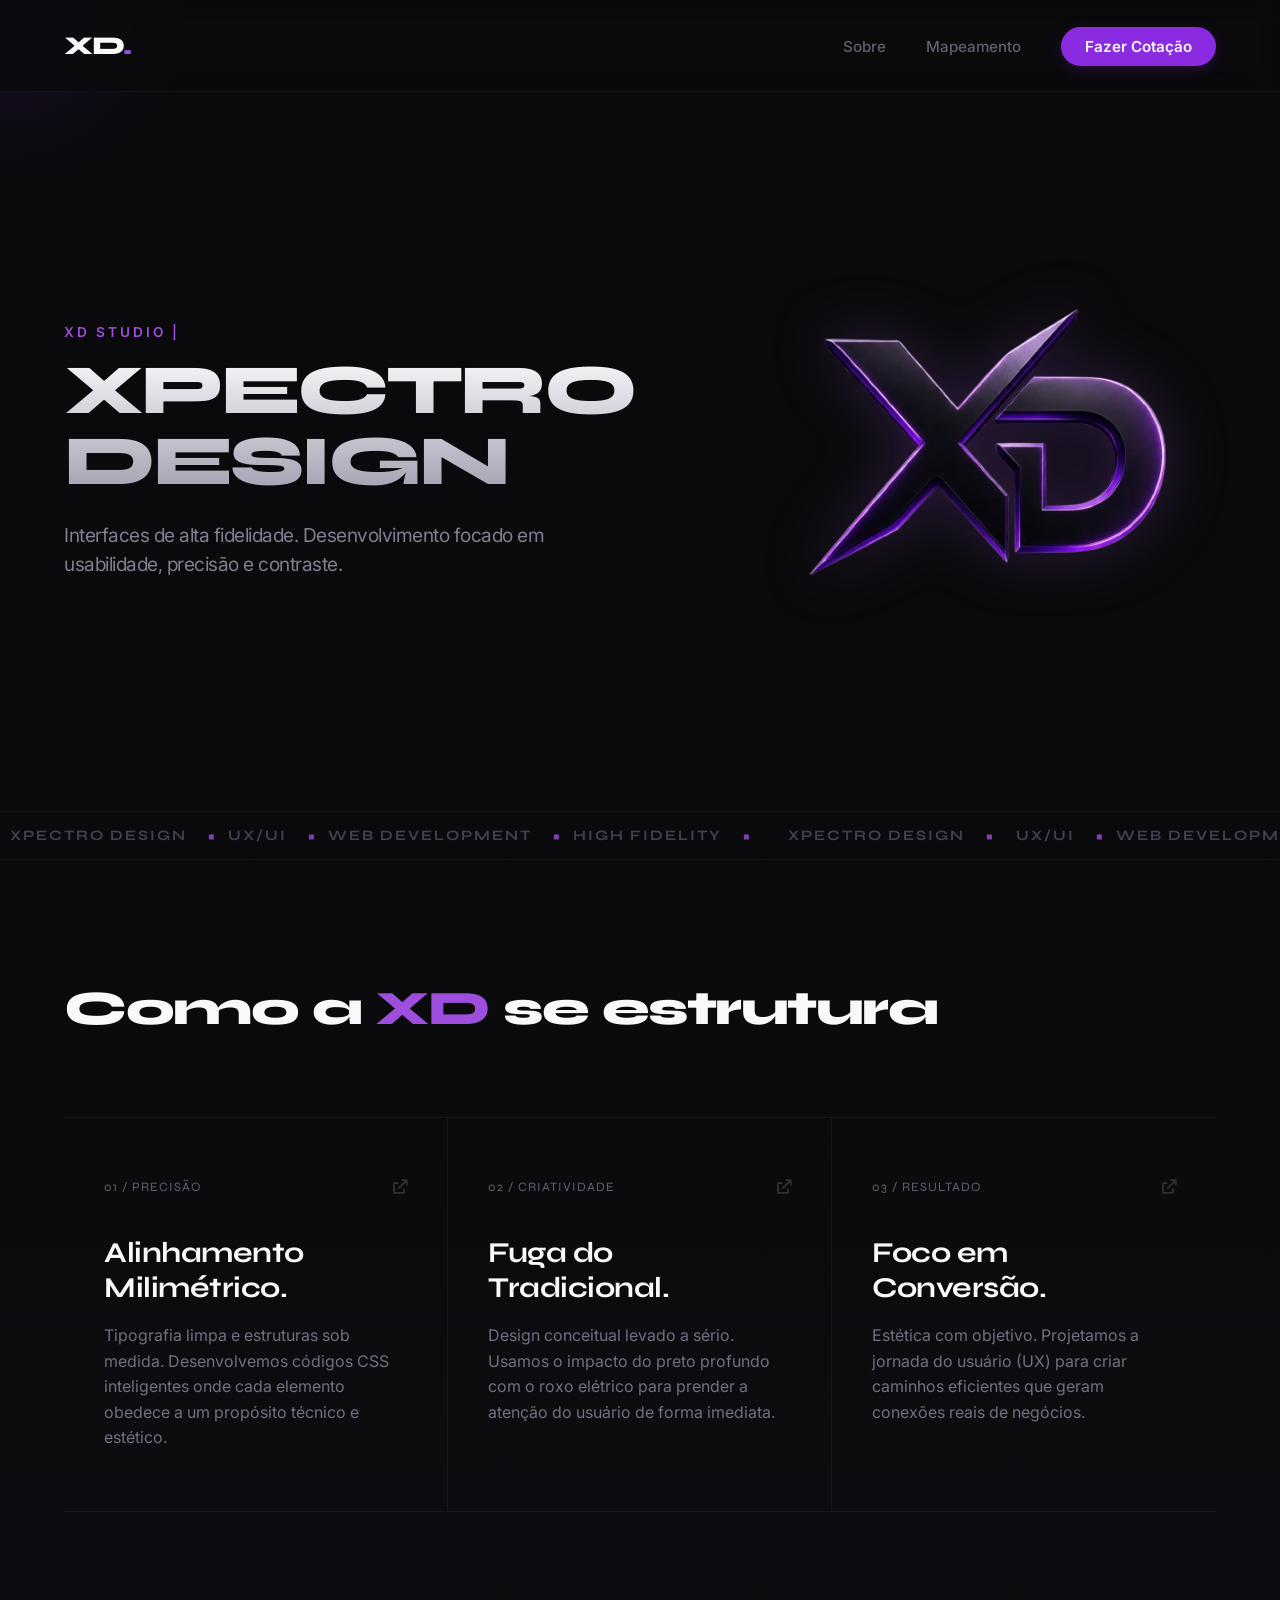
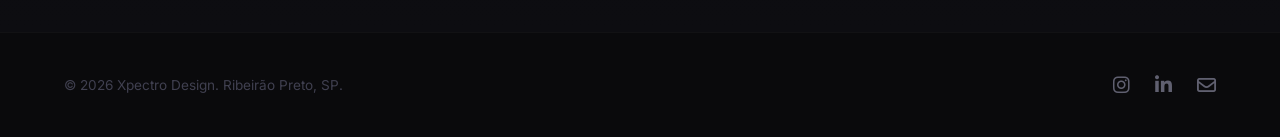
==== index.html @ 8b8b7bd1 "Refactor index.html and update email link Fixed HTML structure and corrected footer email link." ====
<!DOCTYPE html>
<html lang="pt-BR">
<head>
    <meta charset="UTF-8">
    <meta name="viewport" content="width=device-width, initial-scale=1.0">
    <title>Xpectro Design | XD Studio</title>
    <link rel="preconnect" href="https://fonts.googleapis.com">
    <link rel="icon" type="image/png" href="assets/images/xdicon.png">
    <link rel="preconnect" href="https://fonts.gstatic.com" crossorigin>
    <link href="https://fonts.googleapis.com/css2?family=Inter:wght@400;500&family=Syne:wght@700;800&display=swap" rel="stylesheet">
    <link rel="stylesheet" href="https://cdnjs.cloudflare.com/ajax/libs/font-awesome/6.0.0/css/all.min.css">
    <link rel="stylesheet" type="text/css" href="assets/css/style.css">
</head>
<body>
    <div id="bg-glow"></div>
    <header>
        <a href="#" class="logo">XD<span>.</span></a>
        <nav>
            <ul>
                <li><a href="#sobre">Sobre</a></li>
                <li><a href="#trabalho">Mapeamento</a></li>
                <li><a href="cotacao.html" class="btn-nav">Fazer Cotação</a></li>
            </ul>
        </nav>
    </header>

    <main>
        <section id="sobre" class="hero-xd">
            <div class="minimal-intro">
                <span class="tag-estudio">XD Studio | </span>
                <h1>XPECTRO DESIGN</h1>
                <p class="minimal-sub">Interfaces de alta fidelidade. Desenvolvimento focado em usabilidade, precisão e contraste.</p>
            </div>
            
            <div class="hero-graphic">
                <img src="media/unnamed.png" alt="Espectro de Luz Abstrato" class="flying-prism">
            </div>
        </section>

        <div class="marquee-container">
            <div class="marquee-content">
                <h2>Xpectro Design <span>•</span> UX/UI <span>•</span> Web Development <span>•</span> High Fidelity <span>•</span>&nbsp;</h2>
                <h2>Xpectro Design <span>•</span>&nbsp; UX/UI <span>•</span> Web Development <span>•</span> High Fidelity <span>•</span>&nbsp;</h2>
            </div>
        </div>

        <section id="trabalho" class="section-default-dark">
            <h2 class="section-title">Como a <span>XD</span> se estrutura</h2>
            
            <div class="pilares-grid">
                <div class="pilar-card">
                    <div class="pilar-header">
                        <span class="pilar-number">01 / PRECISÃO</span>
                        <span class="pilar-arrow"><i class="fas fa-arrow-up-right-from-square"></i></span>
                    </div>
                    <h3>Alinhamento Milimétrico.</h3>
                    <p>Tipografia limpa e estruturas sob medida. Desenvolvemos códigos CSS inteligentes onde cada elemento obedece a um propósito técnico e estético.</p>
                </div>

                <div class="pilar-card">
                    <div class="pilar-header">
                        <span class="pilar-number">02 / CRIATIVIDADE</span>
                        <span class="pilar-arrow"><i class="fas fa-arrow-up-right-from-square"></i></span>
                    </div>
                    <h3>Fuga do Tradicional.</h3>
                    <p>Design conceitual levado a sério. Usamos o impacto do preto profundo com o roxo elétrico para prender a atenção do usuário de forma imediata.</p>
                </div>

                <div class="pilar-card">
                    <div class="pilar-header">
                        <span class="pilar-number">03 / RESULTADO</span>
                        <span class="pilar-arrow"><i class="fas fa-arrow-up-right-from-square"></i></span>
                    </div>
                    <h3>Foco em Conversão.</h3>
                    <p>Estética com objetivo. Projetamos a jornada do usuário (UX) para criar caminhos eficientes que geram conexões reais de negócios.</p>
                </div>
            </div>
        </section>
    </main>

    <footer>
        <div class="footer-container">
            <div class="footer-info">
                <p>&copy; 2026 Xpectro Design. Ribeirão Preto, SP.</p>
            </div>
            <div class="footer-socials">
                <a href="#" target="_blank"><i class="fab fa-instagram"></i></a>
                <a href="#" target="_blank"><i class="fab fa-linkedin-in"></i></a>
                <a href="mailto:designxpectro@gmail.com"><i class="far fa-envelope"></i></a>
            </div>
        </div>
    </footer>
    <script scr="assets/js/script.js"></script>
</body>
</html>
---- assets/css/style.css ----
/* CONFIGURAÇÕES GERAIS */
        * {
            margin: 0;
            padding: 0;
            box-sizing: border-box;
        }

        body {
            background-color: #0A0A0C;
            color: #F8F9FA;
            font-family: 'Inter', sans-serif;
            overflow-x: hidden;
        }

        /* LUZ ROXA DE FUNDO VIA MOUSE */
        #bg-glow {
            position: fixed;
            top: 0;
            left: 0;
            width: 100vw;
            height: 100vh;
            pointer-events: none;
            background: radial-gradient(circle 250px at var(--mouse-x, 0px) var(--mouse-y, 0px), rgba(138, 43, 226, 0.12), transparent 80%);
            z-index: 1;
        }

        /* NAVBAR */
        header {
            display: flex;
            justify-content: space-between;
            align-items: center;
            padding: 30px 5%;
            background-color: rgba(10, 10, 12, 0.8);
            border-bottom: 1px solid rgba(255, 255, 255, 0.03);
            backdrop-filter: blur(12px);
            position: sticky;
            top: 0;
            z-index: 100;
        }

        .logo {
            font-family: 'Syne', sans-serif;
            font-size: 1.6rem;
            font-weight: 800;
            color: #F8F9FA;
            text-decoration: none;
            letter-spacing: -1px;
        }

        .logo span { color: #9D4EDD; }

        nav ul {
            display: flex;
            list-style: none;
            gap: 40px;
            align-items: center;
        }

        nav a {
            text-decoration: none;
            color: #606070;
            font-weight: 500;
            font-size: 0.95rem;
            transition: all 0.3s ease;
        }

        nav a:hover { color: #F8F9FA; }

        nav a.btn-nav {
            background: #8A2BE2;
            padding: 10px 24px;
            border-radius: 50px;
            color: #F8F9FA;
            font-weight: 600;
            box-shadow: 0 4px 15px rgba(138, 43, 226, 0.2);
        }

        nav a.btn-nav:hover {
            background: #9D4EDD;
            transform: scale(1.02);
        }

        main { position: relative; z-index: 2; }

        /* SEÇÃO HERO - DOIS LADOS */
        .hero-xd {
            min-height: 80vh;
            display: flex;
            align-items: center;
            justify-content: space-between;
            padding: 0 5%;
            border-bottom: 1px solid rgba(255, 255, 255, 0.03);
            gap: 40px;
        }

        .minimal-intro {
            max-width: 55%;
        }

        .tag-estudio {
            color: #9D4EDD;
            font-weight: 600;
            font-size: 0.85rem;
            text-transform: uppercase;
            letter-spacing: 3px;
            margin-bottom: 15px;
            display: block;
        }

        .hero-xd h1 {
            font-family: 'Syne', sans-serif;
            font-size: clamp(2.5rem, 5.5vw, 5rem);
            font-weight: 800;
            line-height: 1.0;
            letter-spacing: -3px;
            margin-bottom: 25px;
            background: linear-gradient(180deg, #F8F9FA 0%, #A0A0B0 100%);
            -webkit-background-clip: text;
            -webkit-text-fill-color: transparent;
        }

        .minimal-sub {
            color: #808090;
            font-size: clamp(1rem, 1.5vw, 1.25rem);
            line-height: 1.5;
            max-width: 550px;
            letter-spacing: -0.5px;
        }

        .hero-graphic {
            max-width: 40%;
            display: flex;
            justify-content: center;
            align-items: center;
        }

        .flying-prism {
            width: 100%;
            max-width: 450px;
            height: auto;
            filter: drop-shadow(0 0 30px rgba(157, 78, 221, 0.25));
            animation: float 6s ease-in-out infinite;
        }

        @keyframes float {
            0%, 100% { transform: translateY(0px); }
            50% { transform: translateY(-15px); }
        }

        /* MARQUEE REFINADO (MAIS FINO E DISCRETO) */
        .marquee-container {
            background-color: #0A0A0C;
            border-bottom: 1px solid rgba(255, 255, 255, 0.03);
            padding: 12px 0;
            overflow: hidden;
            display: flex;
            white-space: nowrap;
        }

        .marquee-content {
            display: flex;
            animation: marquee 30s linear infinite;
        }

        .marquee-content h2 {
            font-family: 'Syne', sans-serif;
            font-size: 0.9rem;
            font-weight: 700;
            color: #404050;
            text-transform: uppercase;
            letter-spacing: 2px;
            padding: 0 10px;
            display: flex;
            align-items: center;
        }

        .marquee-content h2 span {
            color: #9D4EDD;
            margin-left: 20px;
            margin-right: 10px;
            opacity: 0.8;
            font-size: 1.2rem;
        }

        @keyframes marquee {
            0% { transform: translateX(0%); }
            100% { transform: translateX(-50%); }
        }

        /* MAPEAMENTO PREMIUM COM CARA DE AGÊNCIA DE ELITE */
        .section-default-dark {
            padding: 120px 5%;
            background: linear-gradient(180deg, #0A0A0C 0%, #0D0D11 100%);
        }

        .section-title {
            font-family: 'Syne', sans-serif;
            font-size: clamp(2rem, 4vw, 3rem);
            font-weight: 800;
            letter-spacing: -1.5px;
            margin-bottom: 80px;
        }

        .section-title span { color: #9D4EDD; }

        .pilares-grid {
            display: grid;
            grid-template-columns: repeat(auto-fit, minmax(300px, 1fr));
            border-top: 1px solid rgba(255, 255, 255, 0.05);
        }

        .pilar-card {
            border-bottom: 1px solid rgba(255, 255, 255, 0.05);
            border-right: 1px solid rgba(255, 255, 255, 0.05);
            padding: 60px 40px;
            background-color: transparent;
            transition: all 0.5s cubic-bezier(0.16, 1, 0.3, 1);
            position: relative;
            cursor: pointer;
        }

        .pilares-grid :nth-child(3) { border-right: none; }

        .pilar-header {
            display: flex;
            justify-content: space-between;
            align-items: center;
            margin-bottom: 40px;
        }

        .pilar-number {
            font-family: 'Syne', sans-serif;
            font-size: 0.8rem;
            color: #606070;
            letter-spacing: 1px;
            transition: color 0.3s ease;
        }

        .pilar-arrow {
            color: rgba(255, 255, 255, 0.15);
            font-size: 0.9rem;
            transition: all 0.4s cubic-bezier(0.16, 1, 0.3, 1);
        }

        .pilar-card h3 {
            font-family: 'Syne', sans-serif;
            font-size: 1.8rem;
            font-weight: 700;
            margin-bottom: 18px;
            letter-spacing: -0.5px;
            color: #F8F9FA;
        }

        .pilar-card p {
            color: #707080;
            font-size: 1rem;
            line-height: 1.6;
            transition: color 0.3s ease;
        }

        /* INTERAÇÃO BRUTALISTA NO HOVER DO GRID */
        .pilar-card:hover {
            background-color: #12121A;
            box-shadow: inset 0 0 30px rgba(138, 43, 226, 0.05);
        }

        .pilar-card:hover .pilar-number {
            color: #9D4EDD;
        }

        .pilar-card:hover .pilar-arrow {
            color: #9D4EDD;
            transform: translate(3px, -3px) scale(1.1);
        }

        .pilar-card:hover p {
            color: #A0A0B0;
        }

        /* FOOTER */
        footer {
            background-color: #0A0A0C;
            border-top: 1px solid rgba(255, 255, 255, 0.03);
            padding: 40px 5%;
        }

        .footer-container {
            display: flex;
            justify-content: space-between;
            align-items: center;
            flex-wrap: wrap;
            gap: 20px;
        }

        .footer-info { color: #404050; font-size: 0.85rem; }

        .footer-socials { display: flex; gap: 25px; }
        .footer-socials a {
            color: #606070;
            font-size: 1.2rem;
            transition: all 0.3s ease;
        }
        .footer-socials a:hover {
            color: #9D4EDD;
            transform: translateY(-2px);
        }

        /* RESPONSIVIDADE */
        @media (max-width: 900px) {
            .hero-xd {
                flex-direction: column;
                justify-content: center;
                text-align: center;
                padding-top: 60px;
                padding-bottom: 60px;
            }
            .minimal-intro { max-width: 100%; }
            .minimal-sub { margin: 0 auto; }
            .hero-graphic { max-width: 70%; }
            .pilar-card { border-right: none !important; }
        }
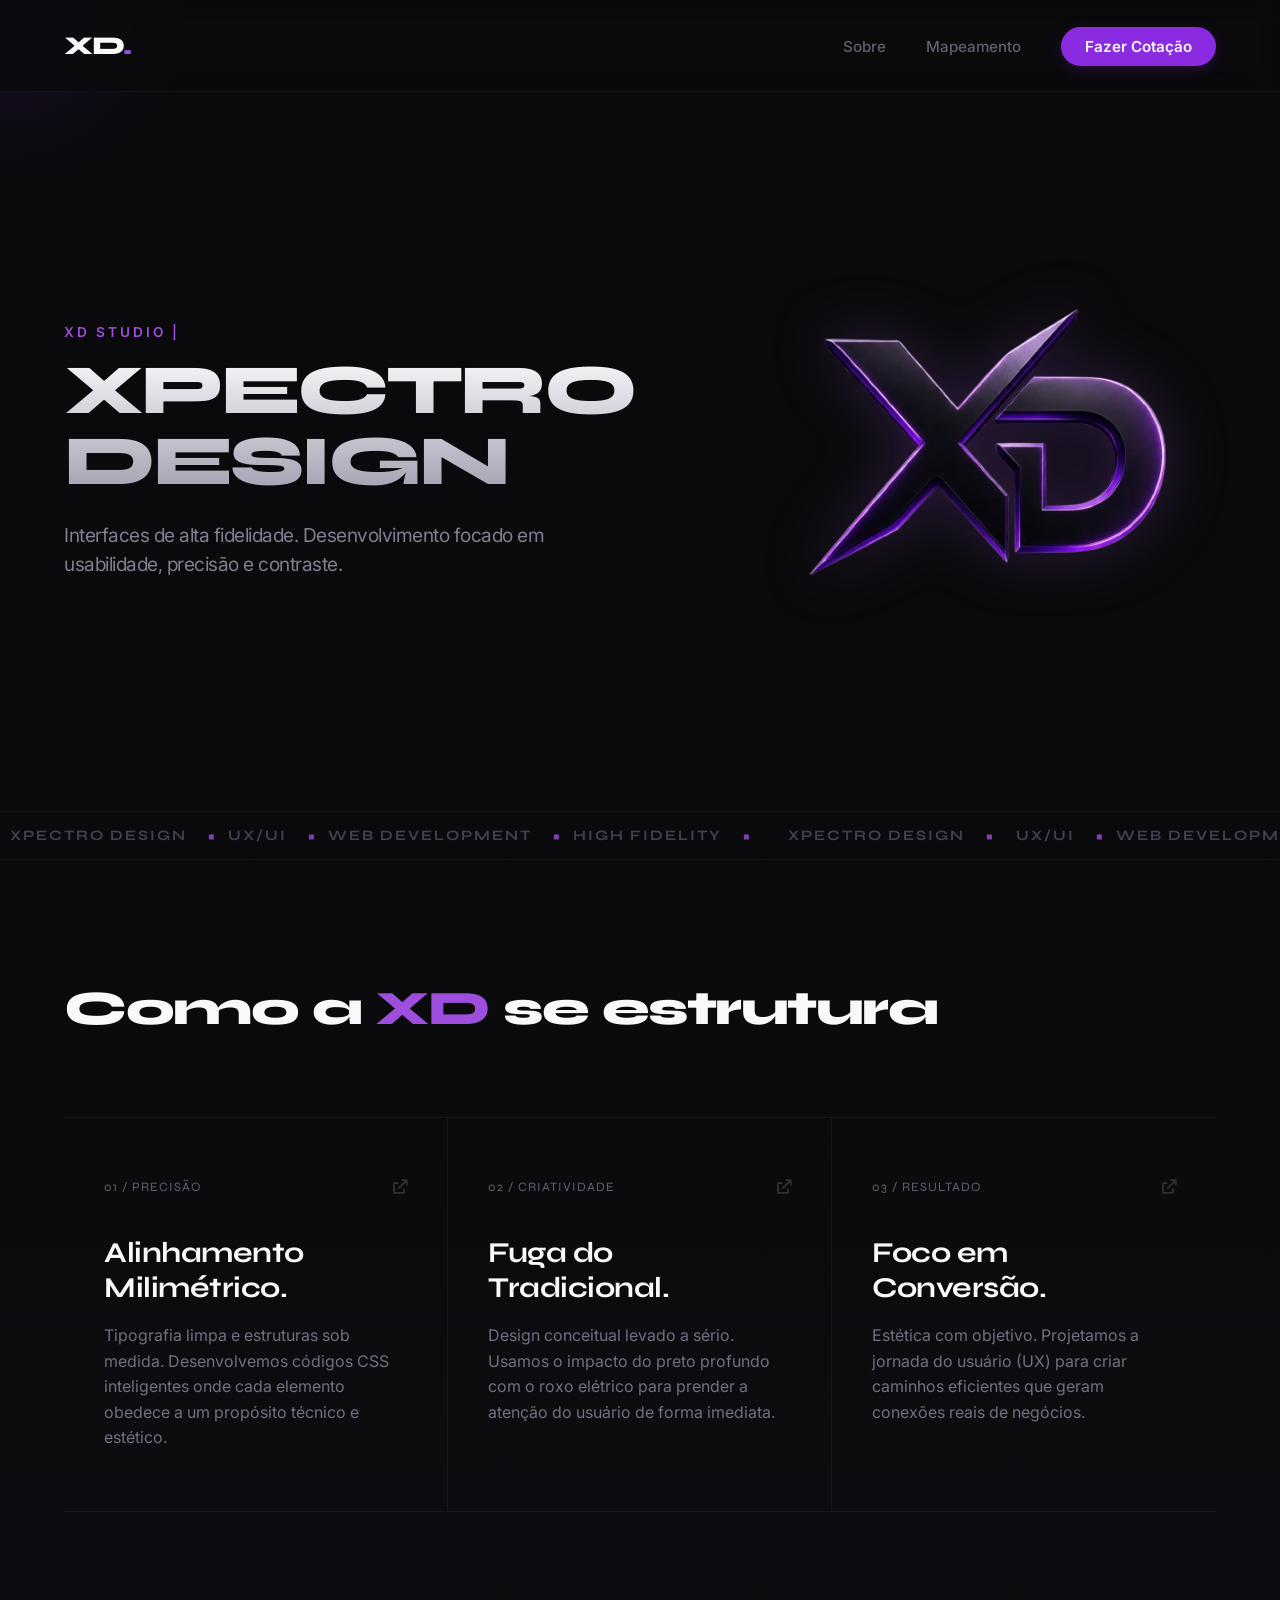
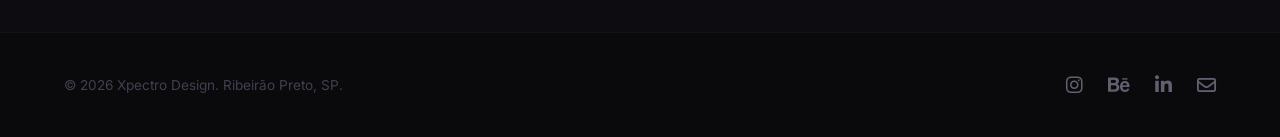
==== commit 67de0542: "Fix footer links and script tag in index.html Updated footer social links and corrected script tag." ====
--- a/index.html
+++ b/index.html
@@ -5,7 +5,6 @@
     <meta name="viewport" content="width=device-width, initial-scale=1.0">
     <title>Xpectro Design | XD Studio</title>
     <link rel="preconnect" href="https://fonts.googleapis.com">
-    <link rel="icon" type="image/png" href="assets/images/xdicon.png">
     <link rel="preconnect" href="https://fonts.gstatic.com" crossorigin>
     <link href="https://fonts.googleapis.com/css2?family=Inter:wght@400;500&family=Syne:wght@700;800&display=swap" rel="stylesheet">
     <link rel="stylesheet" href="https://cdnjs.cloudflare.com/ajax/libs/font-awesome/6.0.0/css/all.min.css">
@@ -77,7 +76,6 @@
             </div>
         </section>
     </main>
-
     <footer>
         <div class="footer-container">
             <div class="footer-info">
@@ -85,11 +83,12 @@
             </div>
             <div class="footer-socials">
                 <a href="#" target="_blank"><i class="fab fa-instagram"></i></a>
+                <a href="#" target="_blank"><i class="fab fa-behance"></i></a>
                 <a href="#" target="_blank"><i class="fab fa-linkedin-in"></i></a>
-                <a href="mailto:designxpectro@gmail.com"><i class="far fa-envelope"></i></a>
+                <a href="mailto:contato@xpectrodesign.com"><i class="far fa-envelope"></i></a>
             </div>
         </div>
     </footer>
-    <script scr="assets/js/script.js"></script>
+    <script src="assets/js/script.js"></script>
 </body>
 </html>
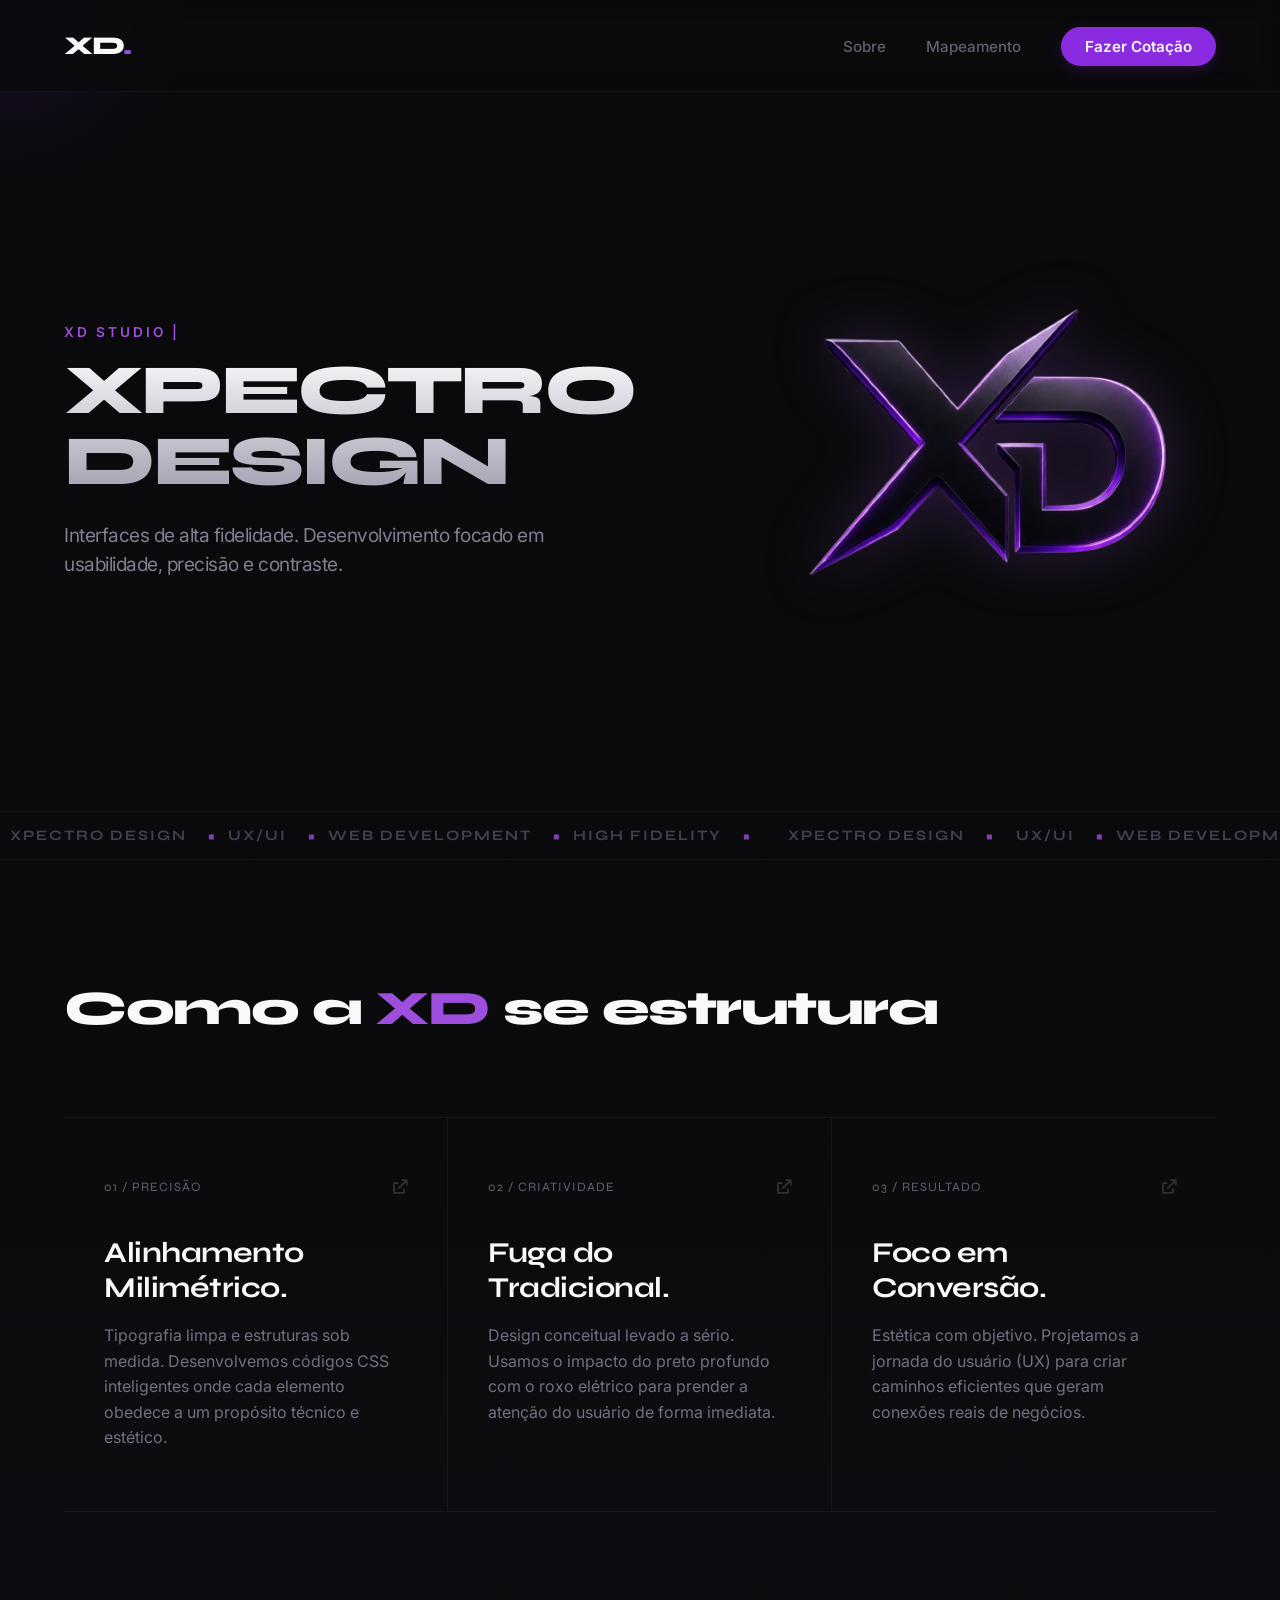
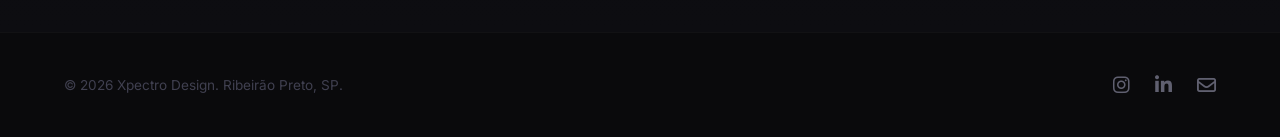
==== commit 574bb36f: "Update index.html" ====
--- a/index.html
+++ b/index.html
@@ -4,6 +4,7 @@
     <meta charset="UTF-8">
     <meta name="viewport" content="width=device-width, initial-scale=1.0">
     <title>Xpectro Design | XD Studio</title>
+    <link rel="icon" type="image/png" href="assets/images/xdicon.png">
     <link rel="preconnect" href="https://fonts.googleapis.com">
     <link rel="preconnect" href="https://fonts.gstatic.com" crossorigin>
     <link href="https://fonts.googleapis.com/css2?family=Inter:wght@400;500&family=Syne:wght@700;800&display=swap" rel="stylesheet">
@@ -83,7 +84,6 @@
             </div>
             <div class="footer-socials">
                 <a href="#" target="_blank"><i class="fab fa-instagram"></i></a>
-                <a href="#" target="_blank"><i class="fab fa-behance"></i></a>
                 <a href="#" target="_blank"><i class="fab fa-linkedin-in"></i></a>
                 <a href="mailto:contato@xpectrodesign.com"><i class="far fa-envelope"></i></a>
             </div>
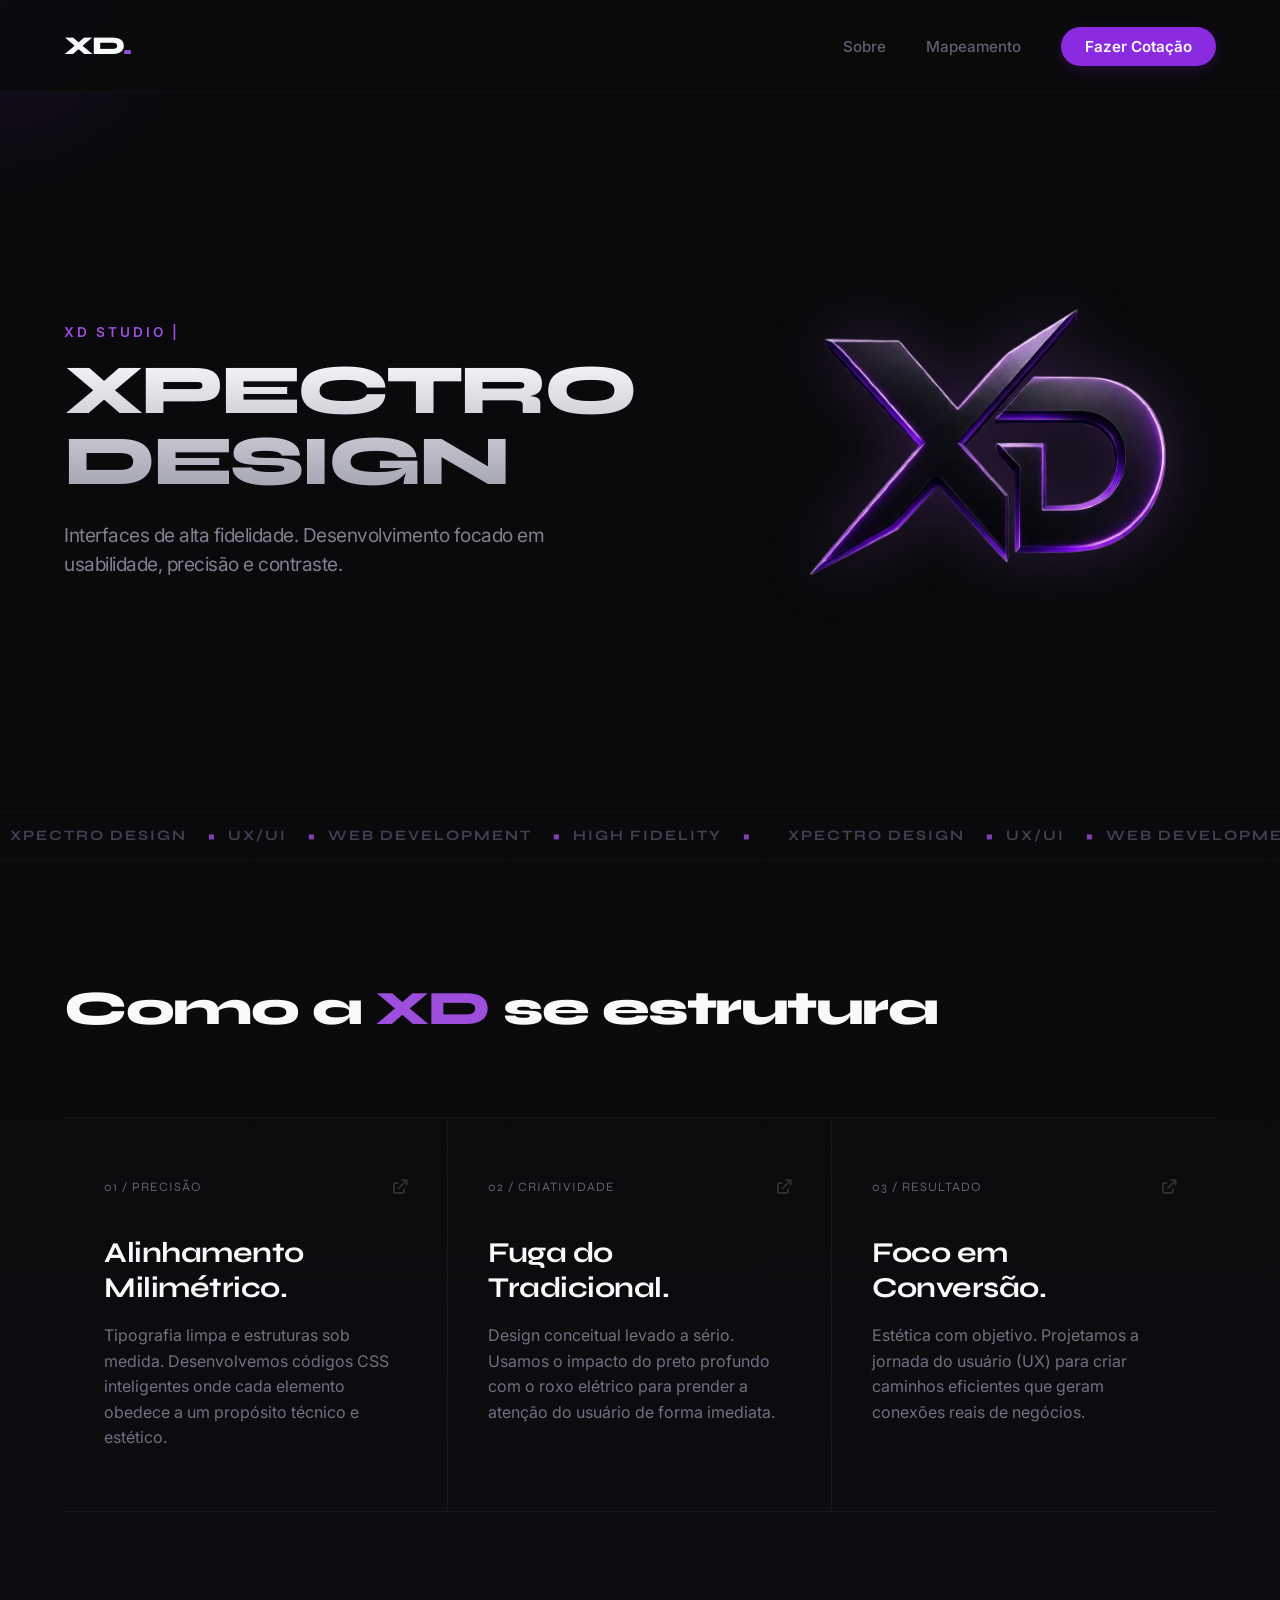
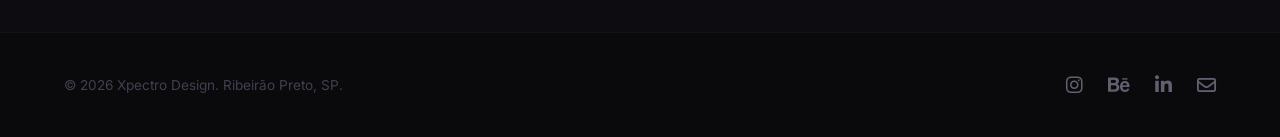
==== commit 53be4dfe: "Enhance index.html with custom cursor and social links Added custom cursor and updated social media " ====
--- a/index.html
+++ b/index.html
@@ -13,13 +13,15 @@
 </head>
 <body>
     <div id="bg-glow"></div>
+    <div id="custom-cursor"></div>
+
     <header>
         <a href="#" class="logo">XD<span>.</span></a>
         <nav>
             <ul>
                 <li><a href="#sobre">Sobre</a></li>
                 <li><a href="#trabalho">Mapeamento</a></li>
-                <li><a href="cotacao.html" class="btn-nav">Fazer Cotação</a></li>
+                <li><a href="cotacao.html" class="btn-nav btn-magnetic">Fazer Cotação</a></li>
             </ul>
         </nav>
     </header>
@@ -40,7 +42,7 @@
         <div class="marquee-container">
             <div class="marquee-content">
                 <h2>Xpectro Design <span>•</span> UX/UI <span>•</span> Web Development <span>•</span> High Fidelity <span>•</span>&nbsp;</h2>
-                <h2>Xpectro Design <span>•</span>&nbsp; UX/UI <span>•</span> Web Development <span>•</span> High Fidelity <span>•</span>&nbsp;</h2>
+                <h2>Xpectro Design <span>•</span> UX/UI <span>•</span> Web Development <span>•</span> High Fidelity <span>•</span>&nbsp;</h2>
             </div>
         </div>
 
@@ -77,6 +79,7 @@
             </div>
         </section>
     </main>
+
     <footer>
         <div class="footer-container">
             <div class="footer-info">
@@ -84,11 +87,13 @@
             </div>
             <div class="footer-socials">
                 <a href="#" target="_blank"><i class="fab fa-instagram"></i></a>
+                <a href="#" target="_blank"><i class="fab fa-behance"></i></a>
                 <a href="#" target="_blank"><i class="fab fa-linkedin-in"></i></a>
                 <a href="mailto:contato@xpectrodesign.com"><i class="far fa-envelope"></i></a>
             </div>
         </div>
     </footer>
+
     <script src="assets/js/script.js"></script>
 </body>
 </html>
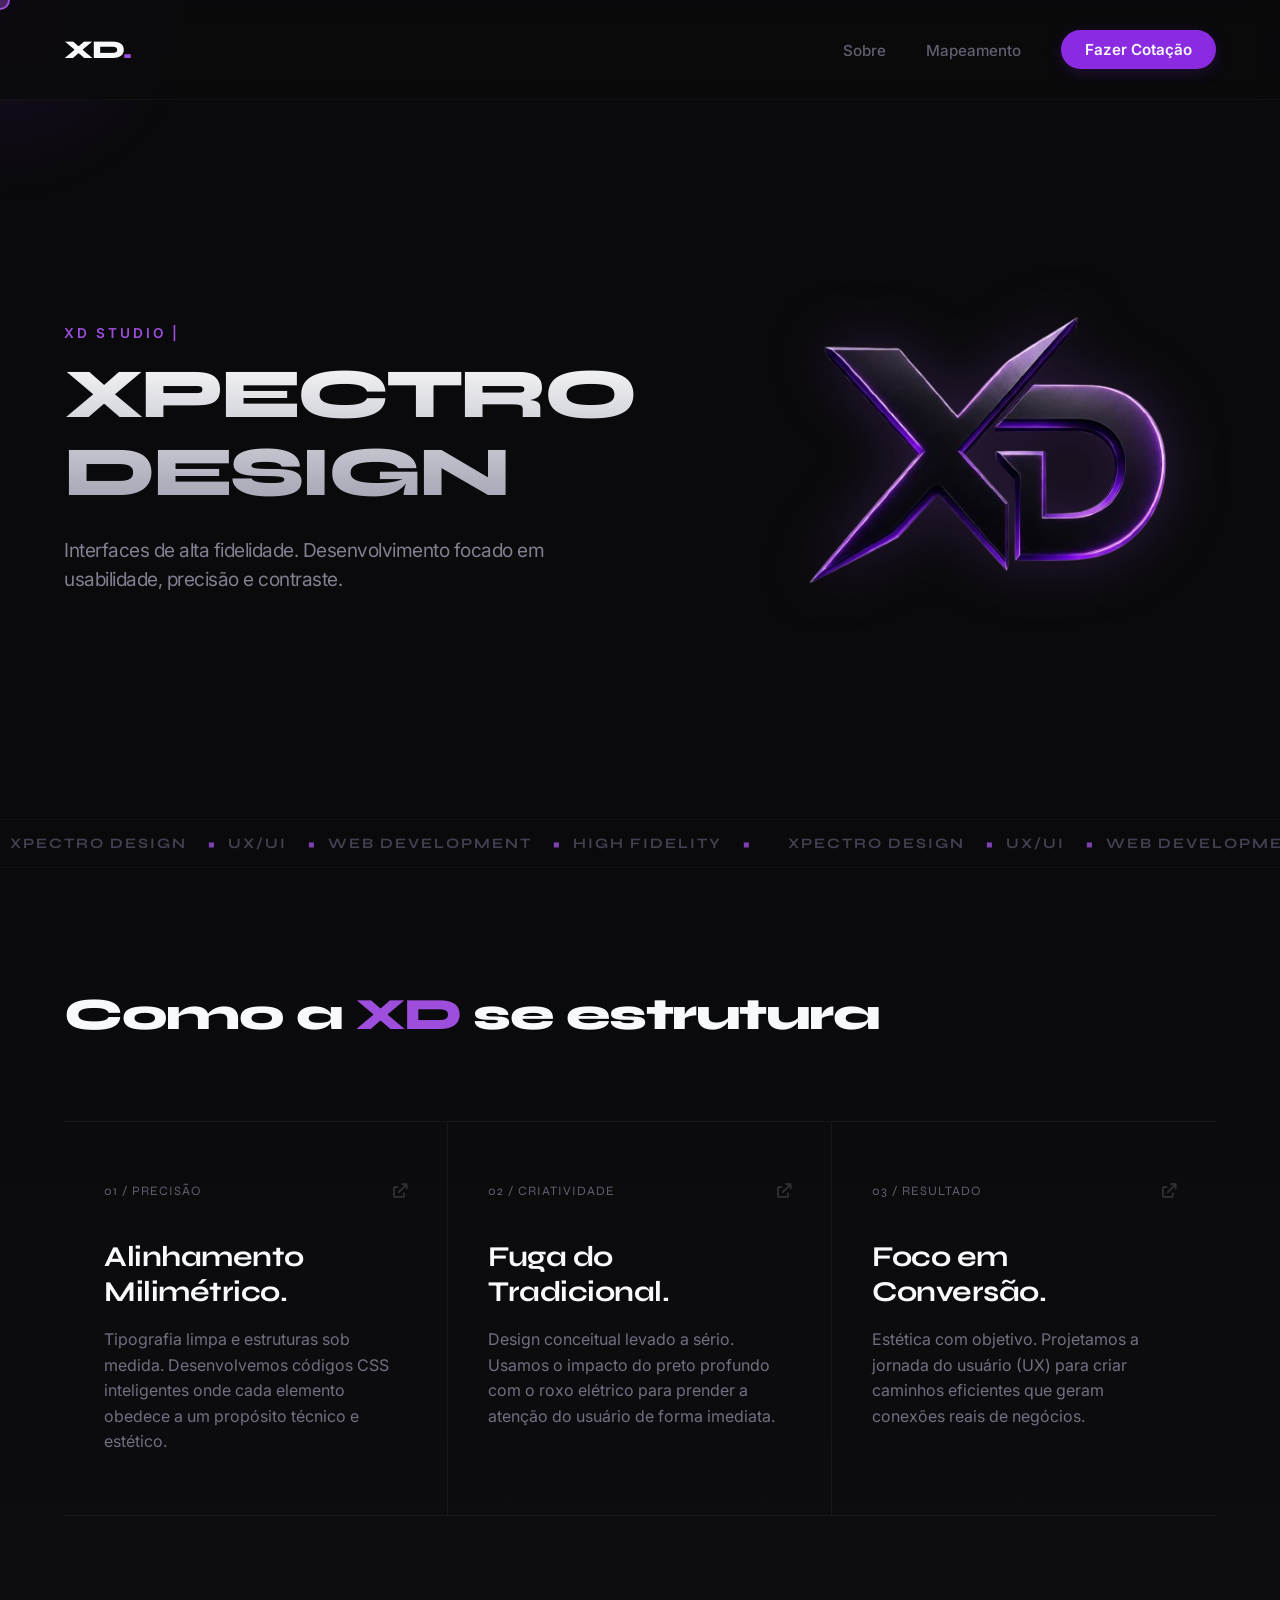
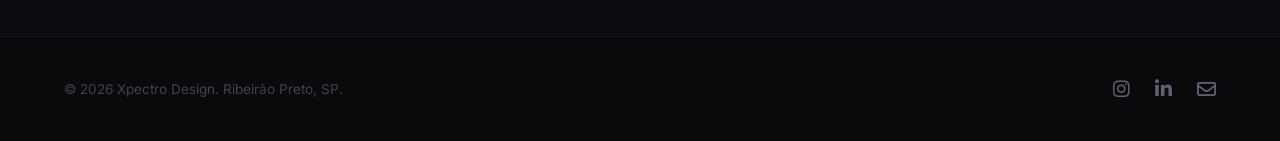
==== commit c287f4ad: "Fix HTML formatting and update footer links" ====
--- a/index.html
+++ b/index.html
@@ -86,10 +86,9 @@
                 <p>&copy; 2026 Xpectro Design. Ribeirão Preto, SP.</p>
             </div>
             <div class="footer-socials">
-                <a href="#" target="_blank"><i class="fab fa-instagram"></i></a>
-                <a href="#" target="_blank"><i class="fab fa-behance"></i></a>
+                <a href="https://www.instagram.com/designxpectro" target="_blank"><i class="fab fa-instagram"></i></a>
                 <a href="#" target="_blank"><i class="fab fa-linkedin-in"></i></a>
-                <a href="mailto:contato@xpectrodesign.com"><i class="far fa-envelope"></i></a>
+                <a href="mailto:designxpectro@gmail.com"><i class="far fa-envelope"></i></a>
             </div>
         </div>
     </footer>
--- a/assets/css/style.css
+++ b/assets/css/style.css
@@ -1,321 +1,365 @@
-        /* CONFIGURAÇÕES GERAIS */
-        * {
-            margin: 0;
-            padding: 0;
-            box-sizing: border-box;
-        }
-
-        body {
-            background-color: #0A0A0C;
-            color: #F8F9FA;
-            font-family: 'Inter', sans-serif;
-            overflow-x: hidden;
-        }
-
-        /* LUZ ROXA DE FUNDO VIA MOUSE */
-        #bg-glow {
-            position: fixed;
-            top: 0;
-            left: 0;
-            width: 100vw;
-            height: 100vh;
-            pointer-events: none;
-            background: radial-gradient(circle 250px at var(--mouse-x, 0px) var(--mouse-y, 0px), rgba(138, 43, 226, 0.12), transparent 80%);
-            z-index: 1;
-        }
-
-        /* NAVBAR */
-        header {
-            display: flex;
-            justify-content: space-between;
-            align-items: center;
-            padding: 30px 5%;
-            background-color: rgba(10, 10, 12, 0.8);
-            border-bottom: 1px solid rgba(255, 255, 255, 0.03);
-            backdrop-filter: blur(12px);
-            position: sticky;
-            top: 0;
-            z-index: 100;
-        }
-
-        .logo {
-            font-family: 'Syne', sans-serif;
-            font-size: 1.6rem;
-            font-weight: 800;
-            color: #F8F9FA;
-            text-decoration: none;
-            letter-spacing: -1px;
-        }
-
-        .logo span { color: #9D4EDD; }
-
-        nav ul {
-            display: flex;
-            list-style: none;
-            gap: 40px;
-            align-items: center;
-        }
-
-        nav a {
-            text-decoration: none;
-            color: #606070;
-            font-weight: 500;
-            font-size: 0.95rem;
-            transition: all 0.3s ease;
-        }
-
-        nav a:hover { color: #F8F9FA; }
-
-        nav a.btn-nav {
-            background: #8A2BE2;
-            padding: 10px 24px;
-            border-radius: 50px;
-            color: #F8F9FA;
-            font-weight: 600;
-            box-shadow: 0 4px 15px rgba(138, 43, 226, 0.2);
-        }
-
-        nav a.btn-nav:hover {
-            background: #9D4EDD;
-            transform: scale(1.02);
-        }
-
-        main { position: relative; z-index: 2; }
-
-        /* SEÇÃO HERO - DOIS LADOS */
-        .hero-xd {
-            min-height: 80vh;
-            display: flex;
-            align-items: center;
-            justify-content: space-between;
-            padding: 0 5%;
-            border-bottom: 1px solid rgba(255, 255, 255, 0.03);
-            gap: 40px;
-        }
-
-        .minimal-intro {
-            max-width: 55%;
-        }
-
-        .tag-estudio {
-            color: #9D4EDD;
-            font-weight: 600;
-            font-size: 0.85rem;
-            text-transform: uppercase;
-            letter-spacing: 3px;
-            margin-bottom: 15px;
-            display: block;
-        }
-
-        .hero-xd h1 {
-            font-family: 'Syne', sans-serif;
-            font-size: clamp(2.5rem, 5.5vw, 5rem);
-            font-weight: 800;
-            line-height: 1.0;
-            letter-spacing: -3px;
-            margin-bottom: 25px;
-            background: linear-gradient(180deg, #F8F9FA 0%, #A0A0B0 100%);
-            -webkit-background-clip: text;
-            -webkit-text-fill-color: transparent;
-        }
-
-        .minimal-sub {
-            color: #808090;
-            font-size: clamp(1rem, 1.5vw, 1.25rem);
-            line-height: 1.5;
-            max-width: 550px;
-            letter-spacing: -0.5px;
-        }
-
-        .hero-graphic {
-            max-width: 40%;
-            display: flex;
-            justify-content: center;
-            align-items: center;
-        }
-
-        .flying-prism {
-            width: 100%;
-            max-width: 450px;
-            height: auto;
-            filter: drop-shadow(0 0 30px rgba(157, 78, 221, 0.25));
-            animation: float 6s ease-in-out infinite;
-        }
-
-        @keyframes float {
-            0%, 100% { transform: translateY(0px); }
-            50% { transform: translateY(-15px); }
-        }
-
-        /* MARQUEE REFINADO (MAIS FINO E DISCRETO) */
-        .marquee-container {
-            background-color: #0A0A0C;
-            border-bottom: 1px solid rgba(255, 255, 255, 0.03);
-            padding: 12px 0;
-            overflow: hidden;
-            display: flex;
-            white-space: nowrap;
-        }
-
-        .marquee-content {
-            display: flex;
-            animation: marquee 30s linear infinite;
-        }
-
-        .marquee-content h2 {
-            font-family: 'Syne', sans-serif;
-            font-size: 0.9rem;
-            font-weight: 700;
-            color: #404050;
-            text-transform: uppercase;
-            letter-spacing: 2px;
-            padding: 0 10px;
-            display: flex;
-            align-items: center;
-        }
-
-        .marquee-content h2 span {
-            color: #9D4EDD;
-            margin-left: 20px;
-            margin-right: 10px;
-            opacity: 0.8;
-            font-size: 1.2rem;
-        }
-
-        @keyframes marquee {
-            0% { transform: translateX(0%); }
-            100% { transform: translateX(-50%); }
-        }
-
-        /* MAPEAMENTO PREMIUM COM CARA DE AGÊNCIA DE ELITE */
-        .section-default-dark {
-            padding: 120px 5%;
-            background: linear-gradient(180deg, #0A0A0C 0%, #0D0D11 100%);
-        }
-
-        .section-title {
-            font-family: 'Syne', sans-serif;
-            font-size: clamp(2rem, 4vw, 3rem);
-            font-weight: 800;
-            letter-spacing: -1.5px;
-            margin-bottom: 80px;
-        }
-
-        .section-title span { color: #9D4EDD; }
-
-        .pilares-grid {
-            display: grid;
-            grid-template-columns: repeat(auto-fit, minmax(300px, 1fr));
-            border-top: 1px solid rgba(255, 255, 255, 0.05);
-        }
-
-        .pilar-card {
-            border-bottom: 1px solid rgba(255, 255, 255, 0.05);
-            border-right: 1px solid rgba(255, 255, 255, 0.05);
-            padding: 60px 40px;
-            background-color: transparent;
-            transition: all 0.5s cubic-bezier(0.16, 1, 0.3, 1);
-            position: relative;
-            cursor: pointer;
-        }
-
-        .pilares-grid :nth-child(3) { border-right: none; }
-
-        .pilar-header {
-            display: flex;
-            justify-content: space-between;
-            align-items: center;
-            margin-bottom: 40px;
-        }
-
-        .pilar-number {
-            font-family: 'Syne', sans-serif;
-            font-size: 0.8rem;
-            color: #606070;
-            letter-spacing: 1px;
-            transition: color 0.3s ease;
-        }
-
-        .pilar-arrow {
-            color: rgba(255, 255, 255, 0.15);
-            font-size: 0.9rem;
-            transition: all 0.4s cubic-bezier(0.16, 1, 0.3, 1);
-        }
-
-        .pilar-card h3 {
-            font-family: 'Syne', sans-serif;
-            font-size: 1.8rem;
-            font-weight: 700;
-            margin-bottom: 18px;
-            letter-spacing: -0.5px;
-            color: #F8F9FA;
-        }
-
-        .pilar-card p {
-            color: #707080;
-            font-size: 1rem;
-            line-height: 1.6;
-            transition: color 0.3s ease;
-        }
-
-        /* INTERAÇÃO BRUTALISTA NO HOVER DO GRID */
-        .pilar-card:hover {
-            background-color: #12121A;
-            box-shadow: inset 0 0 30px rgba(138, 43, 226, 0.05);
-        }
-
-        .pilar-card:hover .pilar-number {
-            color: #9D4EDD;
-        }
-
-        .pilar-card:hover .pilar-arrow {
-            color: #9D4EDD;
-            transform: translate(3px, -3px) scale(1.1);
-        }
-
-        .pilar-card:hover p {
-            color: #A0A0B0;
-        }
-
-        /* FOOTER */
-        footer {
-            background-color: #0A0A0C;
-            border-top: 1px solid rgba(255, 255, 255, 0.03);
-            padding: 40px 5%;
-        }
-
-        .footer-container {
-            display: flex;
-            justify-content: space-between;
-            align-items: center;
-            flex-wrap: wrap;
-            gap: 20px;
-        }
-
-        .footer-info { color: #404050; font-size: 0.85rem; }
-
-        .footer-socials { display: flex; gap: 25px; }
-        .footer-socials a {
-            color: #606070;
-            font-size: 1.2rem;
-            transition: all 0.3s ease;
-        }
-        .footer-socials a:hover {
-            color: #9D4EDD;
-            transform: translateY(-2px);
-        }
-
-        /* RESPONSIVIDADE */
-        @media (max-width: 900px) {
-            .hero-xd {
-                flex-direction: column;
-                justify-content: center;
-                text-align: center;
-                padding-top: 60px;
-                padding-bottom: 60px;
-            }
-            .minimal-intro { max-width: 100%; }
-            .minimal-sub { margin: 0 auto; }
-            .hero-graphic { max-width: 70%; }
-            .pilar-card { border-right: none !important; }
-        }+/* CONFIGURAÇÕES GERAIS E RESPONSIVIDADE NATIVA */
+* {
+    margin: 0;
+    padding: 0;
+    box-sizing: border-box;
+}
+
+body {
+    background-color: #0A0A0C;
+    color: #F8F9FA;
+    font-family: 'Inter', sans-serif;
+    overflow-x: hidden;
+}
+
+/* BANIMENTO COMPLETO DO CURSOR PADRÃO EM DESKTOP */
+html, body, a, button, .pilar-card, [role="button"] {
+    cursor: none !important;
+}
+
+/* CONTAINER DO CURSOR CUSTOMIZADO */
+#custom-cursor {
+    width: 20px;
+    height: 20px;
+    background-color: rgba(157, 78, 221, 0.4);
+    border: 2px solid #9D4EDD;
+    border-radius: 50%;
+    position: fixed;
+    transform: translate(-50%, -50%);
+    pointer-events: none;
+    z-index: 9999;
+    transition: width 0.2s, height 0.2s, background-color 0.2s, border-color 0.2s;
+}
+
+/* EFEITO DO CURSOR AO ENTRAR EM ELEMENTOS CLICÁVEIS */
+#custom-cursor.hovered {
+    width: 42px;
+    height: 42px;
+    background-color: rgba(157, 78, 221, 0.15);
+    border-color: #F8F9FA;
+}
+
+/* SEÇÃO LIMITADORA PARA EVITAR DISTORÇÕES EM TELAS ULTRA-GRANDES (4K) */
+.hero-xd, .section-default-dark, footer {
+    width: 100%;
+    max-width: 1440px;
+    margin-left: auto;
+    margin-right: auto;
+}
+
+/* LUZ ROXA DE FUNDO */
+#bg-glow {
+    position: fixed;
+    top: 0;
+    left: 0;
+    width: 100vw;
+    height: 100vh;
+    pointer-events: none;
+    background: radial-gradient(circle 250px at var(--mouse-x, 0px) var(--mouse-y, 0px), rgba(138, 43, 226, 0.12), transparent 80%);
+    z-index: 1;
+}
+
+/* NAVBAR / HEADER */
+header {
+    display: flex;
+    justify-content: space-between;
+    align-items: center;
+    padding: 30px 5%;
+    background-color: rgba(10, 10, 12, 0.8);
+    border-bottom: 1px solid rgba(255, 255, 255, 0.03);
+    backdrop-filter: blur(12px);
+    position: sticky;
+    top: 0;
+    z-index: 100;
+}
+
+.logo {
+    font-family: 'Syne', sans-serif;
+    font-size: 1.6rem;
+    font-weight: 800;
+    color: #F8F9FA;
+    text-decoration: none;
+    letter-spacing: -1px;
+}
+
+.logo span { color: #9D4EDD; }
+
+nav ul {
+    display: flex;
+    list-style: none;
+    gap: 40px;
+    align-items: center;
+}
+
+nav a {
+    text-decoration: none;
+    color: #606070;
+    font-weight: 500;
+    font-size: 0.95rem;
+    transition: all 0.3s ease;
+}
+
+nav a:hover { color: #F8F9FA; }
+
+nav a.btn-nav {
+    background: #8A2BE2;
+    padding: 10px 24px;
+    border-radius: 50px;
+    color: #F8F9FA;
+    font-weight: 600;
+    box-shadow: 0 4px 15px rgba(138, 43, 226, 0.2);
+}
+
+nav a.btn-nav:hover {
+    background: #9D4EDD;
+}
+
+/* CLASSE DE SUPORTE AO EFEITO MAGNÉTICO DO BOTÃO */
+.btn-magnetic {
+    display: inline-block;
+    transition: transform 0.2s cubic-bezier(0.25, 1, 0.5, 1);
+    will-change: transform;
+}
+
+main { position: relative; z-index: 2; }
+
+/* SEÇÃO HERO TOTALMENTE FLEXÍVEL E FLUIDA */
+.hero-xd {
+    min-height: 80vh;
+    display: flex;
+    align-items: center;
+    justify-content: space-between;
+    padding: 0 5%;
+    border-bottom: 1px solid rgba(255, 255, 255, 0.03);
+    gap: 40px;
+}
+
+.minimal-intro {
+    max-width: 55%;
+}
+
+.tag-estudio {
+    color: #9D4EDD;
+    font-weight: 600;
+    font-size: 0.85rem;
+    text-transform: uppercase;
+    letter-spacing: 3px;
+    margin-bottom: 15px;
+    display: block;
+}
+
+.hero-xd h1 {
+    font-family: 'Syne', sans-serif;
+    font-size: clamp(2.2rem, 5.5vw, 4.5rem); /* Tipografia fluida que encolhe sozinha */
+    font-weight: 800;
+    line-height: 1.1;
+    letter-spacing: -3px;
+    margin-bottom: 25px;
+    background: linear-gradient(180deg, #F8F9FA 0%, #A0A0B0 100%);
+    -webkit-background-clip: text;
+    -webkit-text-fill-color: transparent;
+}
+
+.minimal-sub {
+    color: #808090;
+    font-size: clamp(1rem, 1.5vw, 1.25rem);
+    line-height: 1.5;
+    max-width: 550px;
+    letter-spacing: -0.5px;
+}
+
+.hero-graphic {
+    max-width: 40%;
+    display: flex;
+    justify-content: center;
+    align-items: center;
+}
+
+.flying-prism {
+    width: 100%;
+    max-width: 450px;
+    height: auto;
+    filter: drop-shadow(0 0 30px rgba(157, 78, 221, 0.25));
+    /* Mantém a animação base de flutuação vertical */
+    animation: float 6s ease-in-out infinite; 
+    transition: transform 0.2s ease-out; /* Suaviza o parallax do script */
+}
+
+@keyframes float {
+    0%, 100% { transform: translateY(0px); }
+    50% { transform: translateY(-15px); }
+}
+
+/* MARQUEE REFINADO */
+.marquee-container {
+    background-color: #0A0A0C;
+    border-bottom: 1px solid rgba(255, 255, 255, 0.03);
+    padding: 12px 0;
+    overflow: hidden;
+    display: flex;
+    white-space: nowrap;
+}
+
+.marquee-content {
+    display: flex;
+    animation: marquee 30s linear infinite;
+}
+
+.marquee-content h2 {
+    font-family: 'Syne', sans-serif;
+    font-size: 0.9rem;
+    font-weight: 700;
+    color: #404050;
+    text-transform: uppercase;
+    letter-spacing: 2px;
+    padding: 0 10px;
+    display: flex;
+    align-items: center;
+}
+
+.marquee-content h2 span {
+    color: #9D4EDD;
+    margin-left: 20px;
+    margin-right: 10px;
+    opacity: 0.8;
+    font-size: 1.2rem;
+}
+
+@keyframes marquee {
+    0% { transform: translateX(0%); }
+    100% { transform: translateX(-50%); }
+}
+
+/* MAPEAMENTO COM EXCELENTE COMPORTAMENTO EM GRID MALEÁVEL */
+.section-default-dark {
+    padding: 120px 5%;
+    background: linear-gradient(180deg, #0A0A0C 0%, #0D0D11 100%);
+}
+
+.section-title {
+    font-family: 'Syne', sans-serif;
+    font-size: clamp(1.8rem, 4vw, 2.8rem);
+    font-weight: 800;
+    letter-spacing: -1.5px;
+    margin-bottom: 80px;
+}
+
+.section-title span { color: #9D4EDD; }
+
+.pilares-grid {
+    display: grid;
+    /* Divide em colunas dinâmicas se houver espaço (mínimo de 300px por card) */
+    grid-template-columns: repeat(auto-fit, minmax(300px, 1fr)); 
+    border-top: 1px solid rgba(255, 255, 255, 0.05);
+}
+
+.pilar-card {
+    border-bottom: 1px solid rgba(255, 255, 255, 0.05);
+    border-right: 1px solid rgba(255, 255, 255, 0.05);
+    padding: 60px 40px;
+    background-color: transparent;
+    transition: all 0.5s cubic-bezier(0.16, 1, 0.3, 1);
+    position: relative;
+}
+
+.pilares-grid :nth-child(3) { border-right: none; }
+
+.pilar-header {
+    display: flex;
+    justify-content: space-between;
+    align-items: center;
+    margin-bottom: 40px;
+}
+
+.pilar-number {
+    font-family: 'Syne', sans-serif;
+    font-size: 0.8rem;
+    color: #606070;
+    letter-spacing: 1px;
+    transition: color 0.3s ease;
+}
+
+.pilar-arrow {
+    color: rgba(255, 255, 255, 0.15);
+    font-size: 0.9rem;
+    transition: all 0.4s cubic-bezier(0.16, 1, 0.3, 1);
+}
+
+.pilar-card h3 {
+    font-family: 'Syne', sans-serif;
+    font-size: 1.8rem;
+    font-weight: 700;
+    margin-bottom: 18px;
+    letter-spacing: -0.5px;
+    color: #F8F9FA;
+}
+
+.pilar-card p {
+    color: #707080;
+    font-size: 1rem;
+    line-height: 1.6;
+    transition: color 0.3s ease;
+}
+
+/* INTERAÇÕES NO HOVER */
+.pilar-card:hover {
+    background-color: #12121A;
+    box-shadow: inset 0 0 30px rgba(138, 43, 226, 0.05);
+}
+
+.pilar-card:hover .pilar-number { color: #9D4EDD; }
+.pilar-card:hover .pilar-arrow { color: #9D4EDD; transform: translate(3px, -3px) scale(1.1); }
+.pilar-card:hover p { color: #A0A0B0; }
+
+/* FOOTER */
+footer {
+    background-color: #0A0A0C;
+    border-top: 1px solid rgba(255, 255, 255, 0.03);
+    padding: 40px 5%;
+}
+
+.footer-container {
+    display: flex;
+    justify-content: space-between;
+    align-items: center;
+    flex-wrap: wrap;
+    gap: 20px;
+}
+
+.footer-info { color: #404050; font-size: 0.85rem; }
+
+.footer-socials { display: flex; gap: 25px; }
+.footer-socials a {
+    color: #606070;
+    font-size: 1.2rem;
+    transition: all 0.3s ease;
+}
+.footer-socials a:hover { color: #9D4EDD; transform: translateY(-2px); }
+
+/* ADAPTAÇÃO CIRÚRGICA PARA TELAS MENORES (TABLETS E SMARTPHONES) */
+@media (max-width: 900px) {
+    /* Desativa o cursor customizado em telas touch */
+    #custom-cursor {
+        display: none !important;
+    }
+    /* Devolve o sistema de cursor nativo para interações por toque */
+    html, body, a, button, .pilar-card, [role="button"] {
+        cursor: auto !important;
+    }
+
+    /* Transforma os dois lados em uma coluna vertical harmônica */
+    .hero-xd {
+        flex-direction: column-reverse; /* Imagem fica no topo e o texto embaixo */
+        justify-content: center;
+        text-align: center;
+        padding-top: 130px;
+        padding-bottom: 60px;
+        min-height: auto;
+        gap: 30px;
+    }
+
+    .minimal-intro { max-width: 100%; }
+    .minimal-sub { margin: 0 auto; }
+    .hero-graphic { max-width: 65%; }
+    .pilar-card { border-right: none !important; }
+}
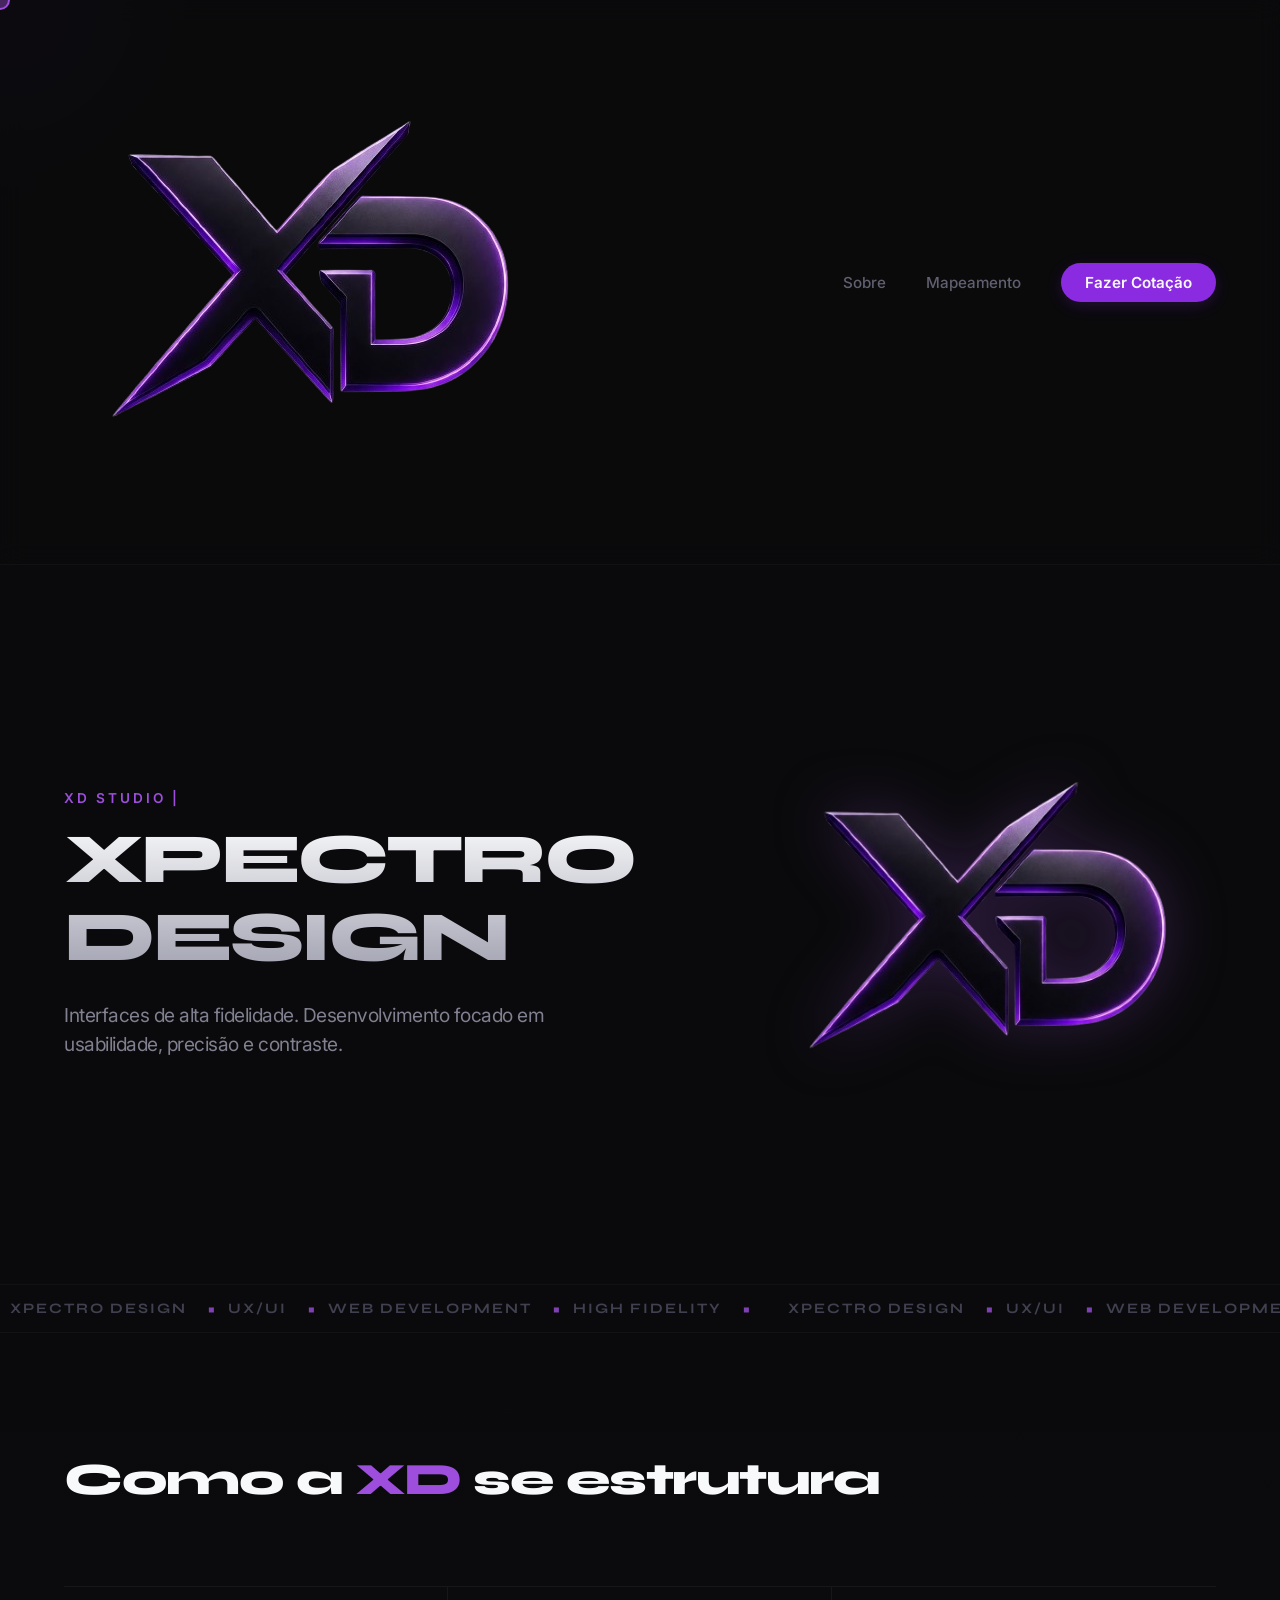
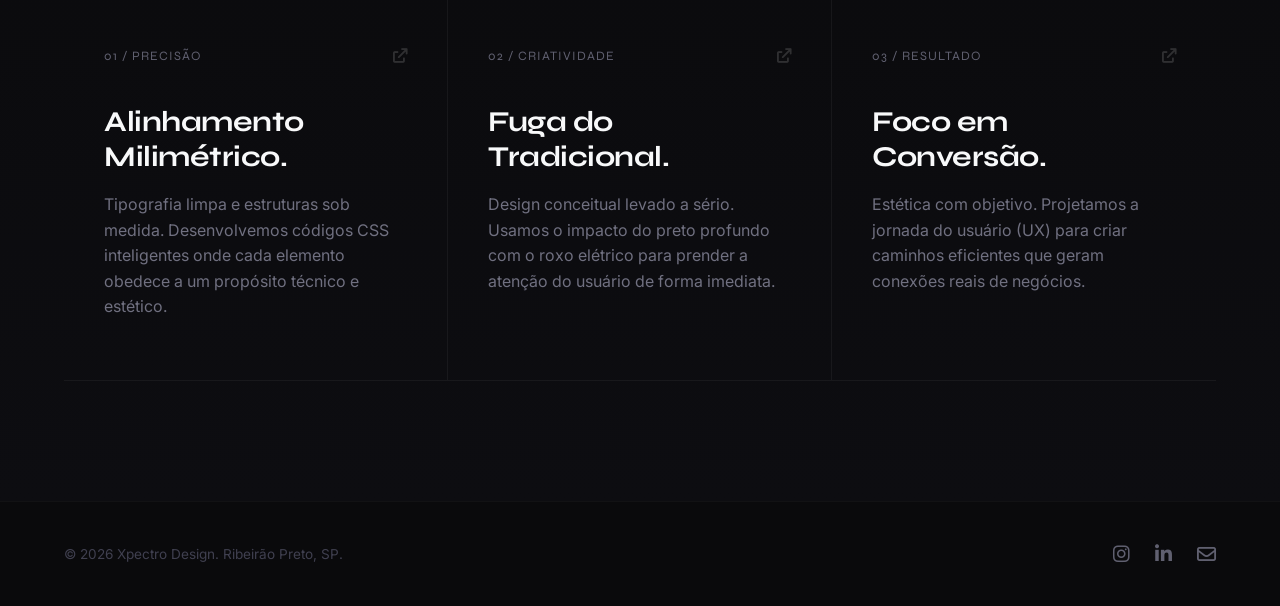
==== commit 083cd0ed: "Refactor index.html structure and logo integration" ====
--- a/index.html
+++ b/index.html
@@ -14,9 +14,10 @@
 <body>
     <div id="bg-glow"></div>
     <div id="custom-cursor"></div>
-
     <header>
-        <a href="#" class="logo">XD<span>.</span></a>
+        <a href="index.html" class="logo-container">
+            <img src="media/unnamed.png" alt="XD Studio Logo" class="logo-img">
+        </a>
         <nav>
             <ul>
                 <li><a href="#sobre">Sobre</a></li>
@@ -25,7 +26,6 @@
             </ul>
         </nav>
     </header>
-
     <main>
         <section id="sobre" class="hero-xd">
             <div class="minimal-intro">
@@ -45,10 +45,8 @@
                 <h2>Xpectro Design <span>•</span> UX/UI <span>•</span> Web Development <span>•</span> High Fidelity <span>•</span>&nbsp;</h2>
             </div>
         </div>
-
         <section id="trabalho" class="section-default-dark">
             <h2 class="section-title">Como a <span>XD</span> se estrutura</h2>
-            
             <div class="pilares-grid">
                 <div class="pilar-card">
                     <div class="pilar-header">
@@ -58,7 +56,6 @@
                     <h3>Alinhamento Milimétrico.</h3>
                     <p>Tipografia limpa e estruturas sob medida. Desenvolvemos códigos CSS inteligentes onde cada elemento obedece a um propósito técnico e estético.</p>
                 </div>
-
                 <div class="pilar-card">
                     <div class="pilar-header">
                         <span class="pilar-number">02 / CRIATIVIDADE</span>
@@ -67,7 +64,6 @@
                     <h3>Fuga do Tradicional.</h3>
                     <p>Design conceitual levado a sério. Usamos o impacto do preto profundo com o roxo elétrico para prender a atenção do usuário de forma imediata.</p>
                 </div>
-
                 <div class="pilar-card">
                     <div class="pilar-header">
                         <span class="pilar-number">03 / RESULTADO</span>
@@ -79,7 +75,6 @@
             </div>
         </section>
     </main>
-
     <footer>
         <div class="footer-container">
             <div class="footer-info">
@@ -88,11 +83,10 @@
             <div class="footer-socials">
                 <a href="https://www.instagram.com/designxpectro" target="_blank"><i class="fab fa-instagram"></i></a>
                 <a href="#" target="_blank"><i class="fab fa-linkedin-in"></i></a>
-                <a href="mailto:designxpectro@gmail.com"><i class="far fa-envelope"></i></a>
+                <a href="mailto:contato@xpectrodesign.com"><i class="far fa-envelope"></i></a>
             </div>
         </div>
     </footer>
-
     <script src="assets/js/script.js"></script>
 </body>
 </html>
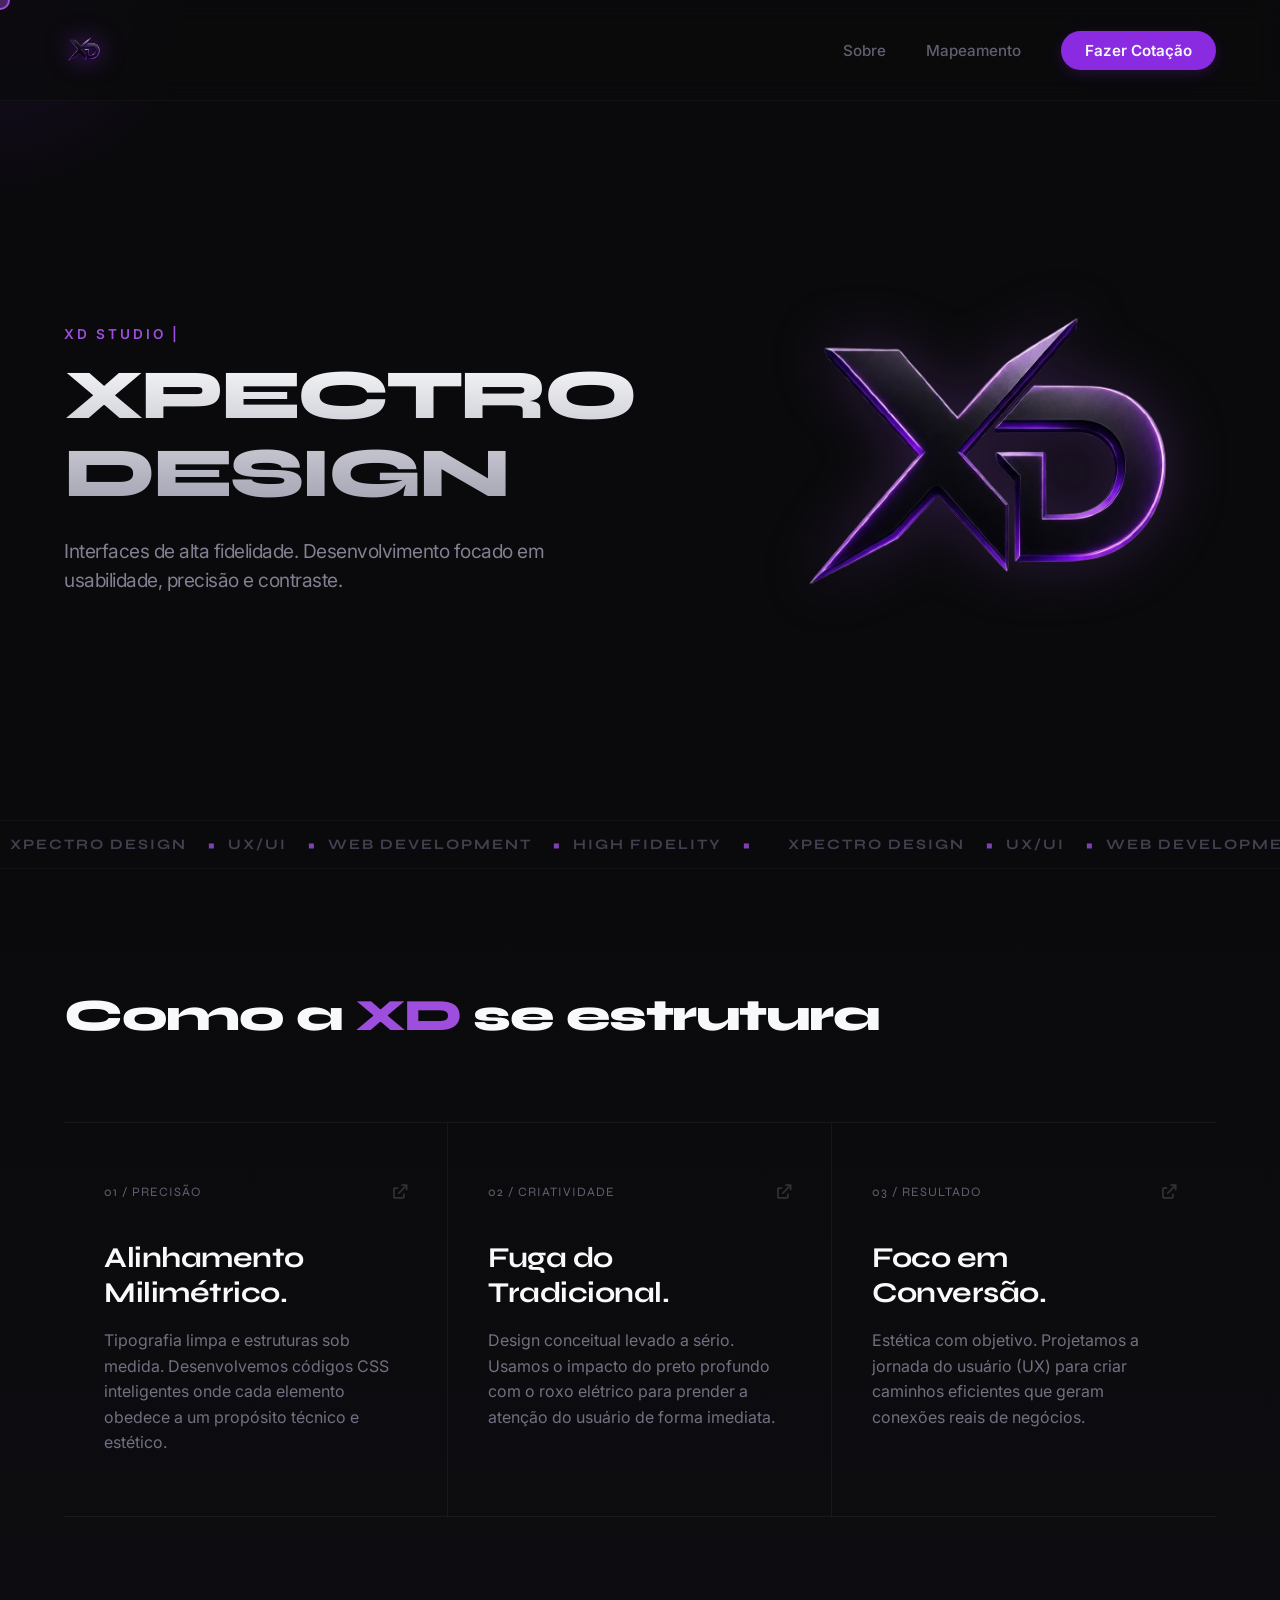
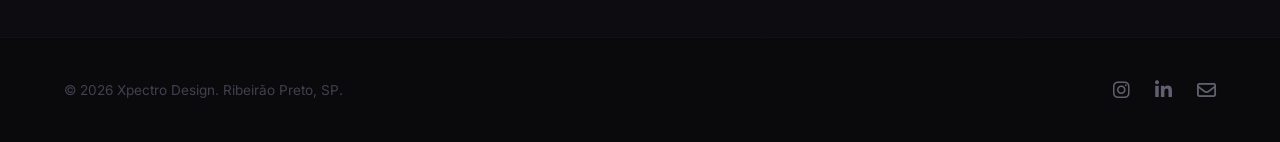
==== commit bb7fa7ed: "Fix HTML encoding issues in index.html" ====
--- a/index.html
+++ b/index.html
@@ -83,7 +83,7 @@
             <div class="footer-socials">
                 <a href="https://www.instagram.com/designxpectro" target="_blank"><i class="fab fa-instagram"></i></a>
                 <a href="#" target="_blank"><i class="fab fa-linkedin-in"></i></a>
-                <a href="mailto:contato@xpectrodesign.com"><i class="far fa-envelope"></i></a>
+                <a href="mailto:designxpectro@gmail.com"><i class="far fa-envelope"></i></a>
             </div>
         </div>
     </footer>
--- a/assets/css/style.css
+++ b/assets/css/style.css
@@ -73,13 +73,28 @@
     z-index: 100;
 }
 
-.logo {
-    font-family: 'Syne', sans-serif;
-    font-size: 1.6rem;
-    font-weight: 800;
-    color: #F8F9FA;
+/* CONFIGURAÇÃO DA NOVA LOGO COM IMAGEM E BRILHO ROXO */
+.logo-container {
+    display: flex;
+    align-items: center;
     text-decoration: none;
-    letter-spacing: -1px;
+    transition: transform 0.3s cubic-bezier(0.16, 1, 0.3, 1);
+}
+
+.logo-img {
+    height: 40px; /* Ajuste a altura para dar a proporção perfeita na sua navbar */
+    width: auto;  /* Mantém a proporção original da imagem sem distorcer */
+    
+    /* EFEITO DE BRILHO: Cria a aura roxa neon atrás do contorno da logo */
+    filter: drop-shadow(0 0 12px rgba(138, 43, 226, 0.65));
+    
+    transition: filter 0.3s ease, transform 0.3s ease;
+}
+
+/* MICRO-INTERAÇÃO: O brilho expande suavemente no hover */
+.logo-container:hover .logo-img {
+    filter: drop-shadow(0 0 20px rgba(157, 78, 221, 0.9)) drop-shadow(0 0 4px rgba(138, 43, 226, 0.4));
+    transform: scale(1.03); /* Dá um leve feedback de crescimento */
 }
 
 .logo span { color: #9D4EDD; }
